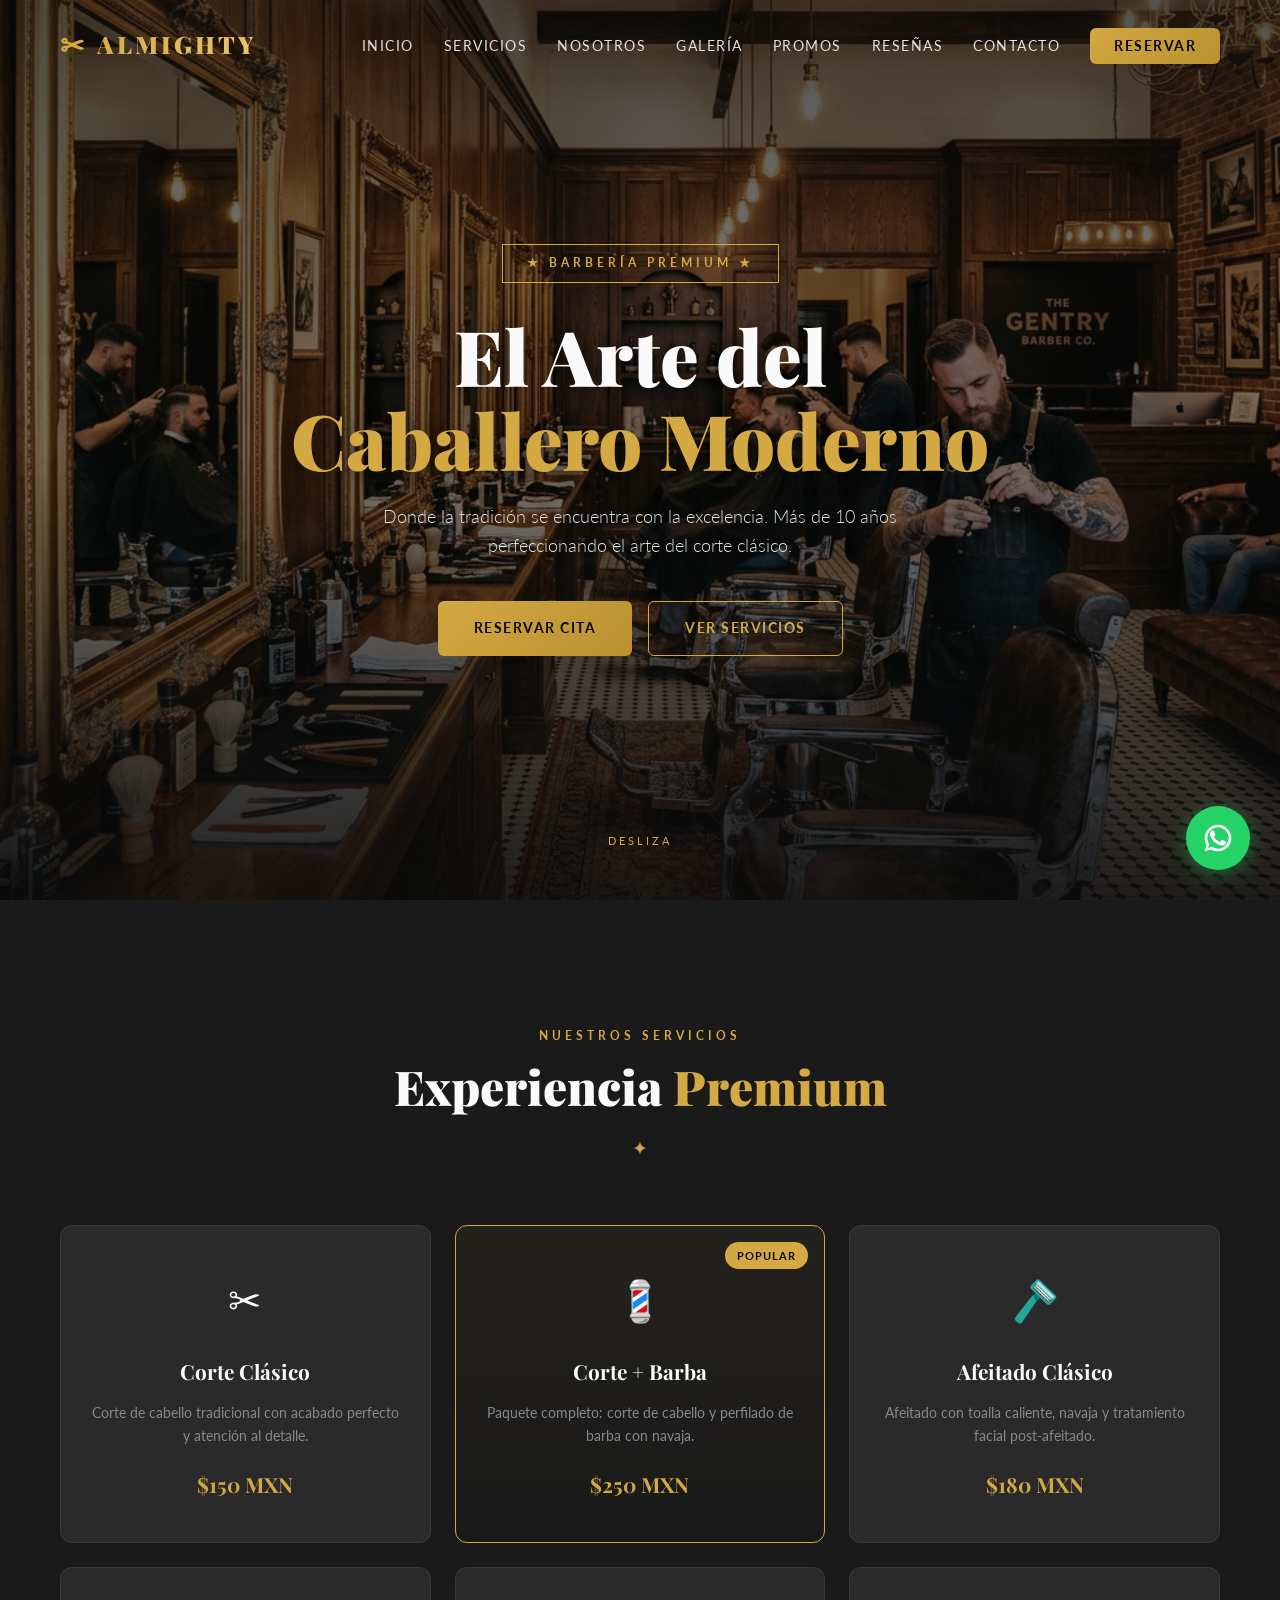
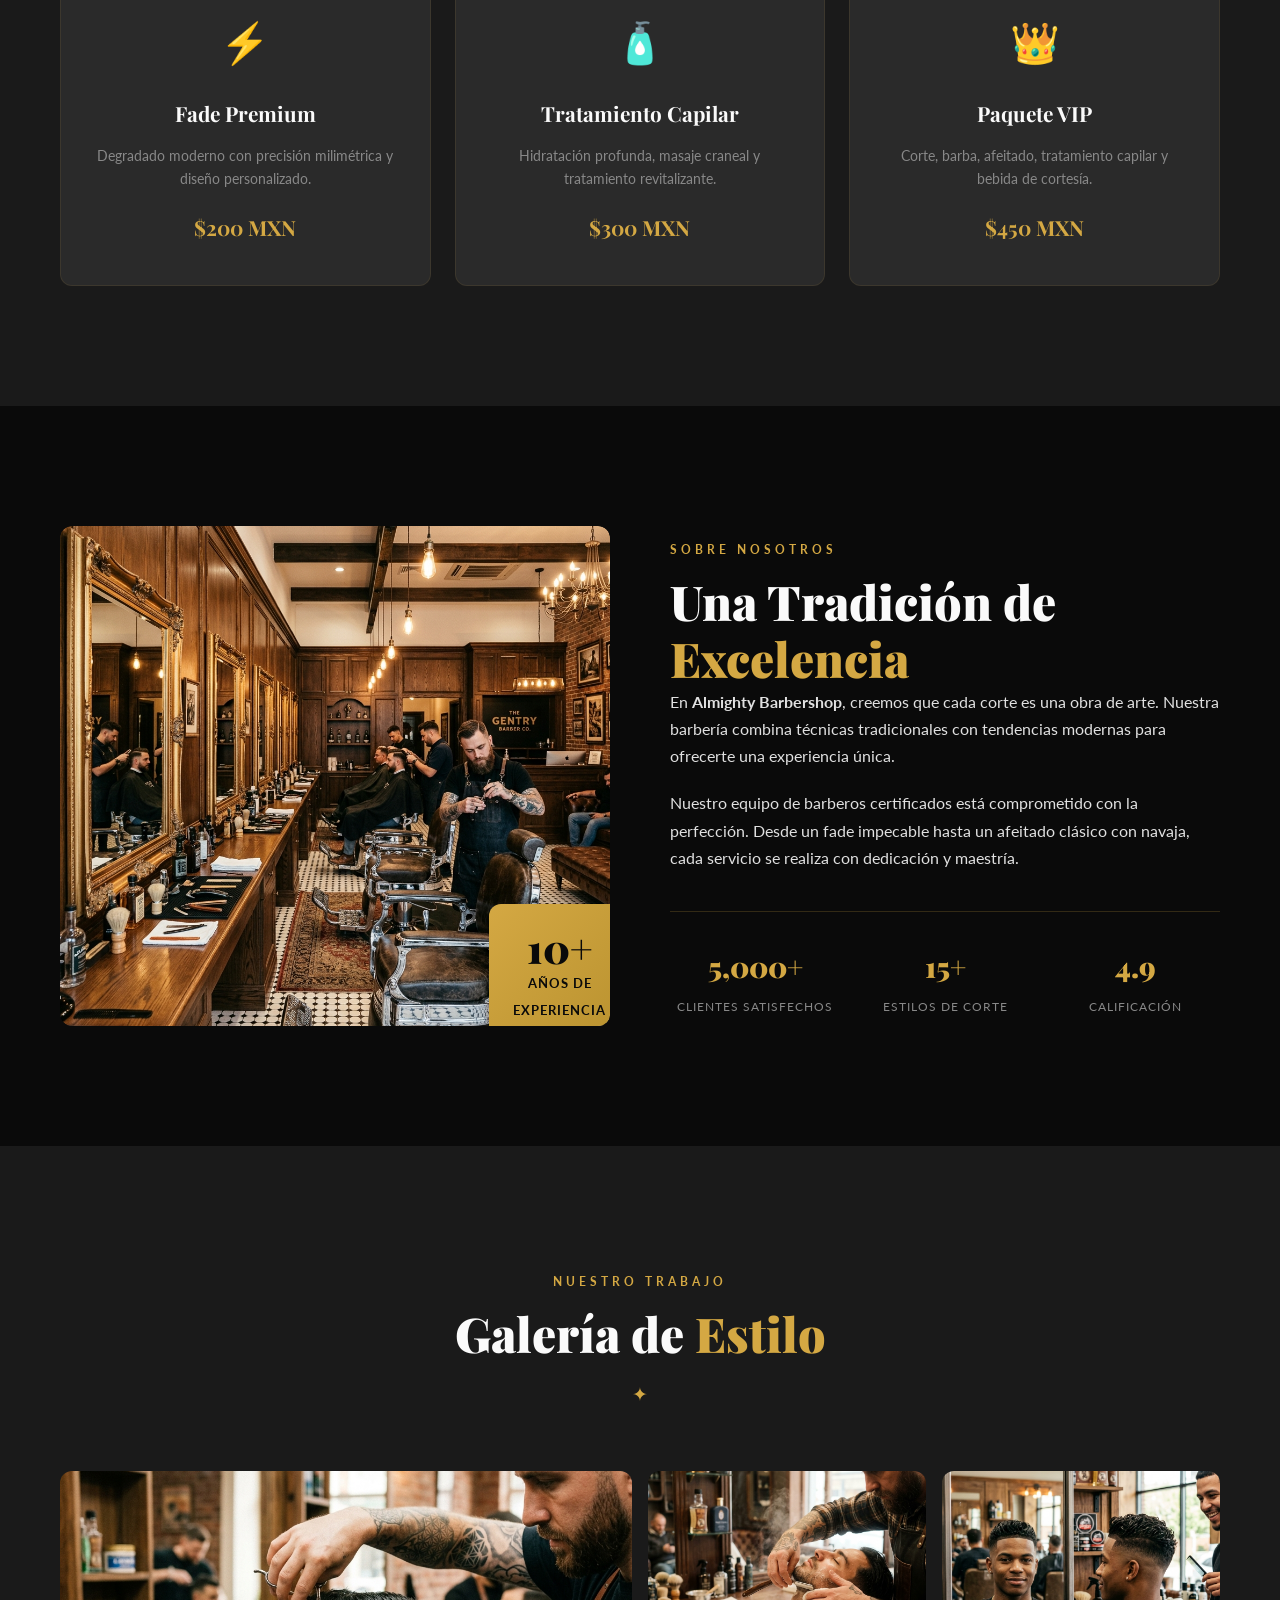
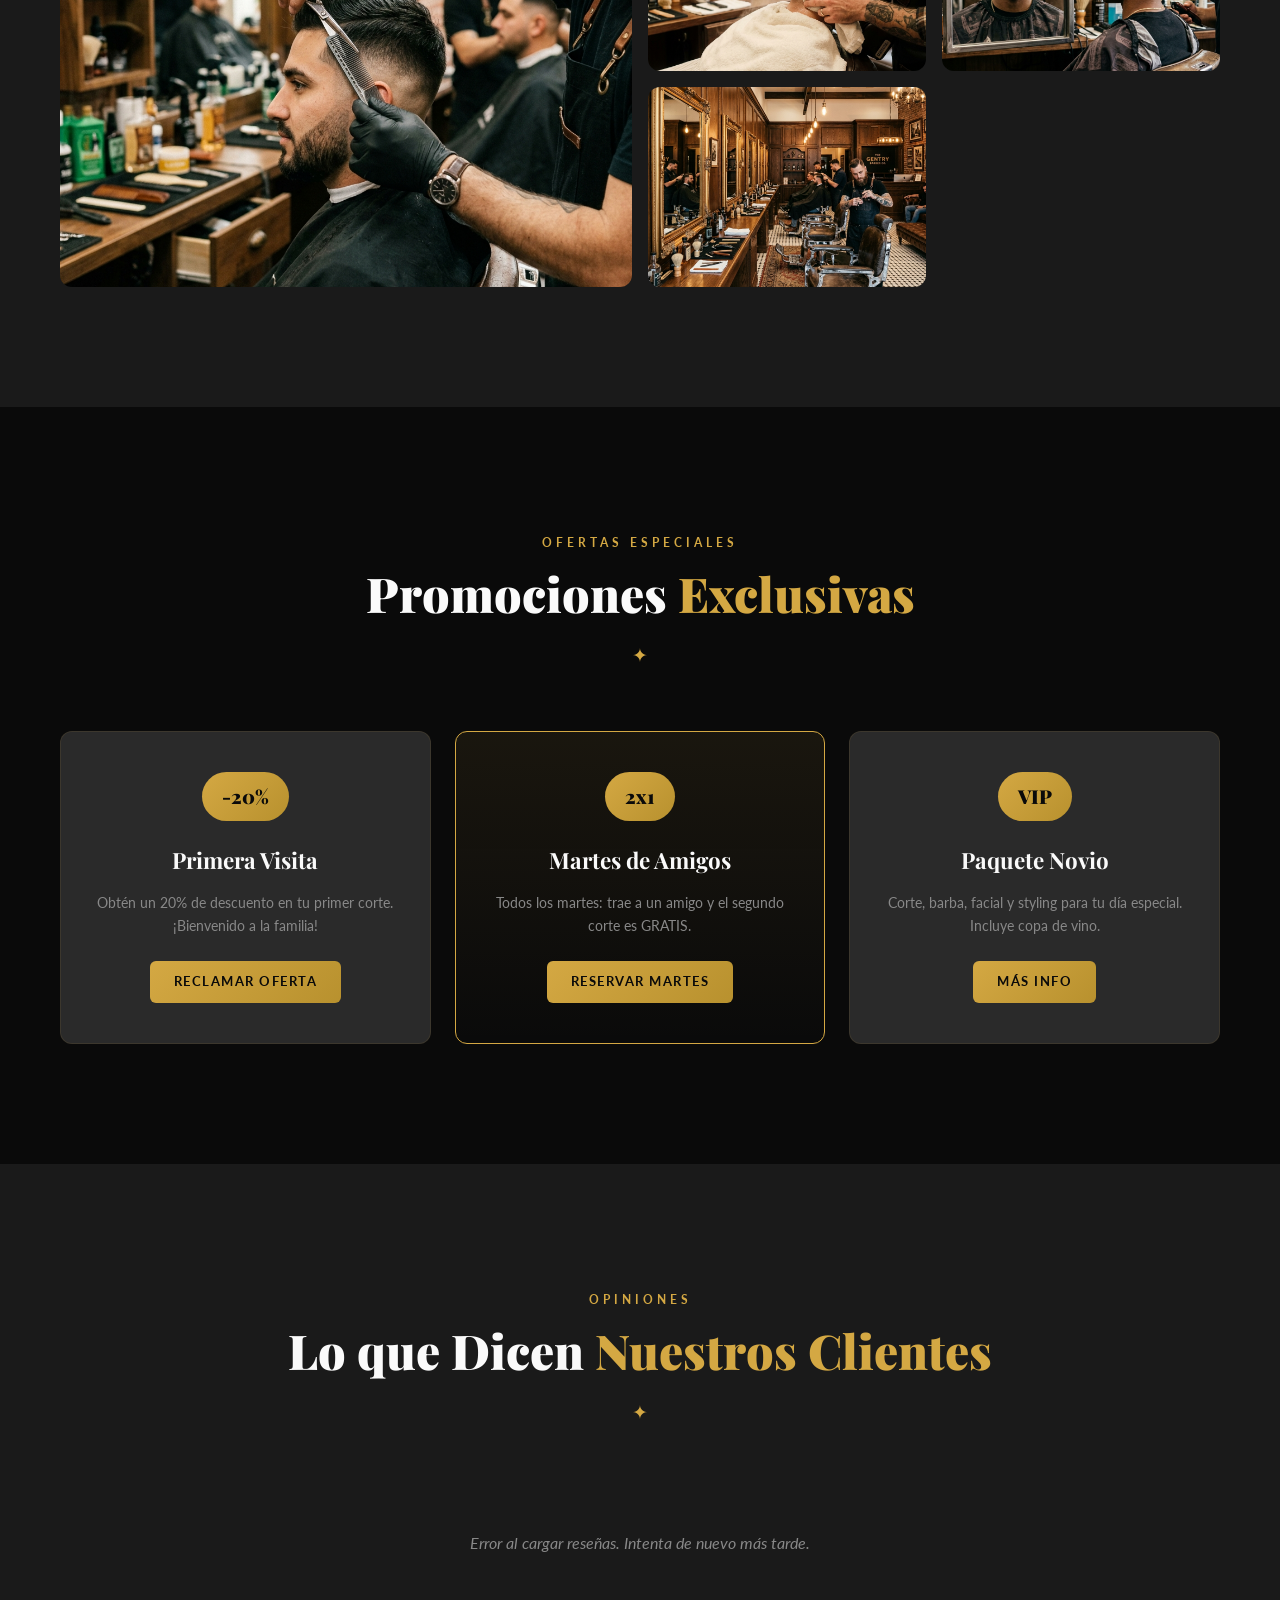
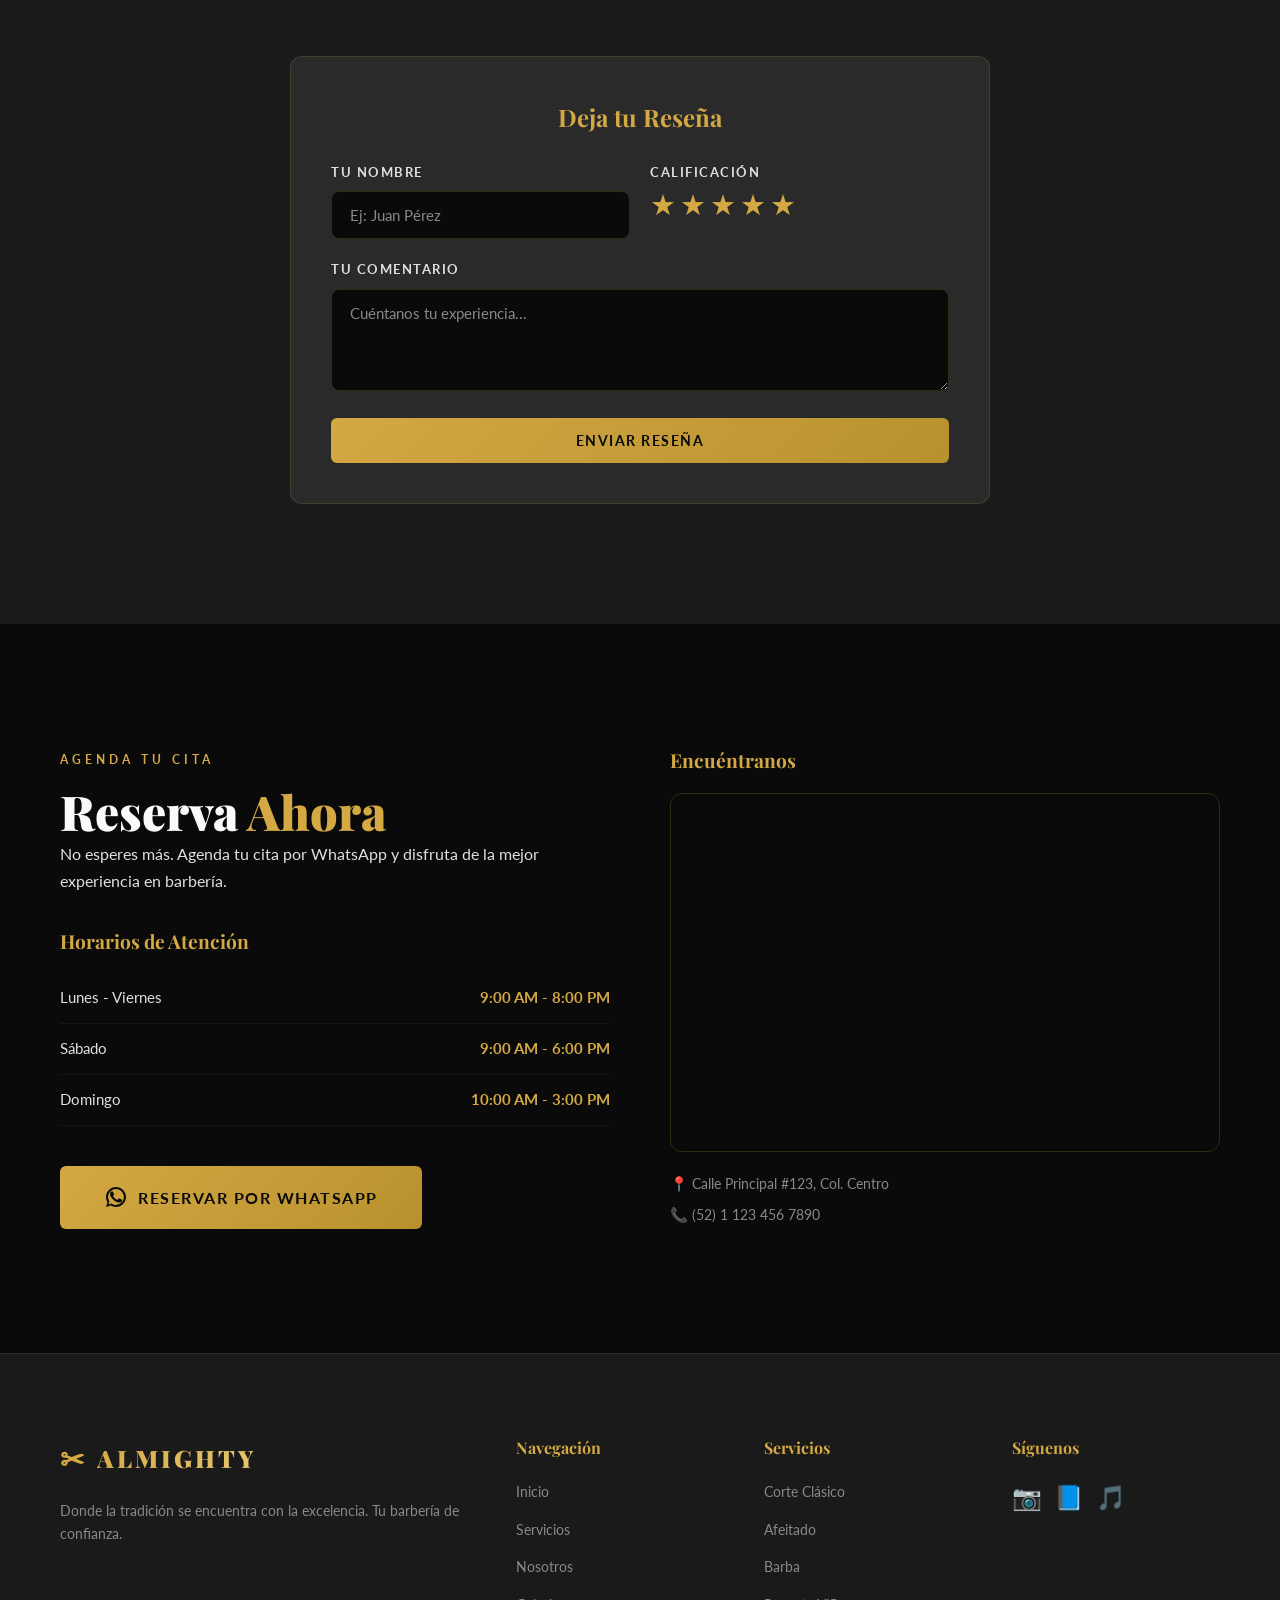
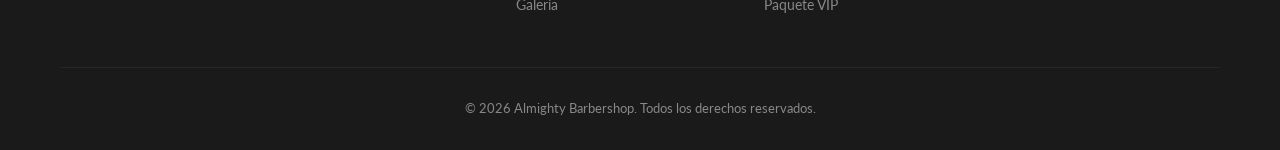
==== propuesta1/index.html @ 184a338b "feat: 3 propuestas de landing page para barbería - clásica, moderna y urbana" ====
<!DOCTYPE html>
<html lang="es">
<head>
    <meta charset="UTF-8">
    <meta name="viewport" content="width=device-width, initial-scale=1.0">
    <meta name="description" content="Almighty Barbershop - La barbería clásica con estilo premium. Cortes de cabello, afeitados y grooming de lujo. Reserva tu cita ahora.">
    <meta name="keywords" content="barbería, cortes de cabello, afeitado, grooming, barbershop, citas">
    <meta name="author" content="Almighty Barbershop">
    <meta property="og:title" content="Almighty Barbershop - Estilo Clásico Premium">
    <meta property="og:description" content="Experimenta el arte del barbero. Cortes clásicos, afeitados premium y un ambiente de lujo.">
    <meta property="og:type" content="website">
    <title>Almighty Barbershop | Estilo Clásico & Elegante</title>
    <link rel="preconnect" href="https://fonts.googleapis.com">
    <link rel="preconnect" href="https://fonts.gstatic.com" crossorigin>
    <link href="https://fonts.googleapis.com/css2?family=Playfair+Display:ital,wght@0,400;0,700;0,900;1,400&family=Lato:wght@300;400;700&display=swap" rel="stylesheet">
    <link rel="stylesheet" href="classic.css">
</head>
<body>
    <!-- ========== NAVEGACIÓN ========== -->
    <nav class="navbar" id="navbar">
        <div class="container nav-container">
            <a href="#" class="logo">
                <span class="logo-icon">✂</span>
                <span class="logo-text">ALMIGHTY</span>
            </a>
            <button class="nav-toggle" id="navToggle" aria-label="Menú">
                <span></span><span></span><span></span>
            </button>
            <ul class="nav-links" id="navLinks">
                <li><a href="#inicio">Inicio</a></li>
                <li><a href="#servicios">Servicios</a></li>
                <li><a href="#nosotros">Nosotros</a></li>
                <li><a href="#galeria">Galería</a></li>
                <li><a href="#promociones">Promos</a></li>
                <li><a href="#resenas">Reseñas</a></li>
                <li><a href="#contacto">Contacto</a></li>
                <li><a href="#reservar" class="nav-cta">Reservar</a></li>
            </ul>
        </div>
    </nav>

    <!-- ========== HERO ========== -->
    <header class="hero" id="inicio">
        <div class="hero-overlay"></div>
        <div class="hero-content">
            <div class="hero-badge">★ BARBERÍA PREMIUM ★</div>
            <h1 class="hero-title">El Arte del<br><span class="gold">Caballero Moderno</span></h1>
            <p class="hero-subtitle">Donde la tradición se encuentra con la excelencia. Más de 10 años perfeccionando el arte del corte clásico.</p>
            <div class="hero-actions">
                <a href="#reservar" class="btn btn-gold">Reservar Cita</a>
                <a href="#servicios" class="btn btn-outline">Ver Servicios</a>
            </div>
        </div>
        <div class="hero-scroll">
            <span>Desliza</span>
            <div class="scroll-line"></div>
        </div>
    </header>

    <!-- ========== SERVICIOS ========== -->
    <section class="services" id="servicios">
        <div class="container">
            <div class="section-header">
                <span class="section-tag">Nuestros Servicios</span>
                <h2 class="section-title">Experiencia <span class="gold">Premium</span></h2>
                <div class="title-ornament">✦</div>
            </div>
            <div class="services-grid">
                <div class="service-card">
                    <div class="service-icon">✂</div>
                    <h3>Corte Clásico</h3>
                    <p>Corte de cabello tradicional con acabado perfecto y atención al detalle.</p>
                    <span class="service-price">$150 MXN</span>
                </div>
                <div class="service-card featured">
                    <div class="service-badge">Popular</div>
                    <div class="service-icon">💈</div>
                    <h3>Corte + Barba</h3>
                    <p>Paquete completo: corte de cabello y perfilado de barba con navaja.</p>
                    <span class="service-price">$250 MXN</span>
                </div>
                <div class="service-card">
                    <div class="service-icon">🪒</div>
                    <h3>Afeitado Clásico</h3>
                    <p>Afeitado con toalla caliente, navaja y tratamiento facial post-afeitado.</p>
                    <span class="service-price">$180 MXN</span>
                </div>
                <div class="service-card">
                    <div class="service-icon">⚡</div>
                    <h3>Fade Premium</h3>
                    <p>Degradado moderno con precisión milimétrica y diseño personalizado.</p>
                    <span class="service-price">$200 MXN</span>
                </div>
                <div class="service-card">
                    <div class="service-icon">🧴</div>
                    <h3>Tratamiento Capilar</h3>
                    <p>Hidratación profunda, masaje craneal y tratamiento revitalizante.</p>
                    <span class="service-price">$300 MXN</span>
                </div>
                <div class="service-card">
                    <div class="service-icon">👑</div>
                    <h3>Paquete VIP</h3>
                    <p>Corte, barba, afeitado, tratamiento capilar y bebida de cortesía.</p>
                    <span class="service-price">$450 MXN</span>
                </div>
            </div>
        </div>
    </section>

    <!-- ========== SOBRE NOSOTROS ========== -->
    <section class="about" id="nosotros">
        <div class="container about-grid">
            <div class="about-image">
                <img src="../assets/img/hero-classic.png" alt="Interior de Almighty Barbershop" loading="lazy">
                <div class="about-experience">
                    <span class="exp-number">10+</span>
                    <span class="exp-text">Años de<br>Experiencia</span>
                </div>
            </div>
            <div class="about-content">
                <span class="section-tag">Sobre Nosotros</span>
                <h2 class="section-title">Una Tradición de <span class="gold">Excelencia</span></h2>
                <p>En <strong>Almighty Barbershop</strong>, creemos que cada corte es una obra de arte. Nuestra barbería combina técnicas tradicionales con tendencias modernas para ofrecerte una experiencia única.</p>
                <p>Nuestro equipo de barberos certificados está comprometido con la perfección. Desde un fade impecable hasta un afeitado clásico con navaja, cada servicio se realiza con dedicación y maestría.</p>
                <div class="about-stats">
                    <div class="stat">
                        <span class="stat-number">5,000+</span>
                        <span class="stat-label">Clientes Satisfechos</span>
                    </div>
                    <div class="stat">
                        <span class="stat-number">15+</span>
                        <span class="stat-label">Estilos de Corte</span>
                    </div>
                    <div class="stat">
                        <span class="stat-number">4.9</span>
                        <span class="stat-label">Calificación</span>
                    </div>
                </div>
            </div>
        </div>
    </section>

    <!-- ========== GALERÍA ========== -->
    <section class="gallery" id="galeria">
        <div class="container">
            <div class="section-header">
                <span class="section-tag">Nuestro Trabajo</span>
                <h2 class="section-title">Galería de <span class="gold">Estilo</span></h2>
                <div class="title-ornament">✦</div>
            </div>
            <div class="gallery-grid">
                <div class="gallery-item large">
                    <img src="../assets/img/service-1.png" alt="Corte clásico en progreso" loading="lazy">
                    <div class="gallery-overlay">
                        <span>Corte Clásico</span>
                    </div>
                </div>
                <div class="gallery-item">
                    <img src="../assets/img/service-2.png" alt="Afeitado con navaja" loading="lazy">
                    <div class="gallery-overlay">
                        <span>Afeitado Premium</span>
                    </div>
                </div>
                <div class="gallery-item">
                    <img src="../assets/img/service-3.png" alt="Resultado de fade moderno" loading="lazy">
                    <div class="gallery-overlay">
                        <span>Fade Moderno</span>
                    </div>
                </div>
                <div class="gallery-item">
                    <img src="../assets/img/hero-classic.png" alt="Interior de la barbería" loading="lazy">
                    <div class="gallery-overlay">
                        <span>Nuestro Espacio</span>
                    </div>
                </div>
            </div>
        </div>
    </section>

    <!-- ========== PROMOCIONES ========== -->
    <section class="promotions" id="promociones">
        <div class="container">
            <div class="section-header">
                <span class="section-tag">Ofertas Especiales</span>
                <h2 class="section-title">Promociones <span class="gold">Exclusivas</span></h2>
                <div class="title-ornament">✦</div>
            </div>
            <div class="promo-grid">
                <div class="promo-card">
                    <div class="promo-badge">-20%</div>
                    <h3>Primera Visita</h3>
                    <p>Obtén un 20% de descuento en tu primer corte. ¡Bienvenido a la familia!</p>
                    <a href="https://wa.me/5211234567890?text=Hola,%20quiero%20agendar%20una%20cita%20con%20el%20descuento%20de%20primera%20visita" class="btn btn-gold btn-sm">Reclamar Oferta</a>
                </div>
                <div class="promo-card highlight">
                    <div class="promo-badge">2x1</div>
                    <h3>Martes de Amigos</h3>
                    <p>Todos los martes: trae a un amigo y el segundo corte es GRATIS.</p>
                    <a href="https://wa.me/5211234567890?text=Hola,%20quiero%20agendar%20para%20el%20martes%20de%20amigos" class="btn btn-gold btn-sm">Reservar Martes</a>
                </div>
                <div class="promo-card">
                    <div class="promo-badge">VIP</div>
                    <h3>Paquete Novio</h3>
                    <p>Corte, barba, facial y styling para tu día especial. Incluye copa de vino.</p>
                    <a href="https://wa.me/5211234567890?text=Hola,%20quiero%20información%20del%20paquete%20novio" class="btn btn-gold btn-sm">Más Info</a>
                </div>
            </div>
        </div>
    </section>

    <!-- ========== RESEÑAS ========== -->
    <section class="reviews-section" id="resenas">
        <div class="container">
            <div class="section-header">
                <span class="section-tag">Opiniones</span>
                <h2 class="section-title">Lo que Dicen <span class="gold">Nuestros Clientes</span></h2>
                <div class="title-ornament">✦</div>
            </div>

            <!-- Contenedor de reseñas cargadas desde Google Sheets -->
            <div class="reviews-container" id="reviewsContainer">
                <!-- Las reseñas se cargan dinámicamente via fetch GET -->
            </div>

            <!-- Formulario para nueva reseña -->
            <div class="review-form-wrapper">
                <h3>Deja tu Reseña</h3>
                <form id="reviewForm" class="review-form">
                    <div class="form-row">
                        <div class="form-group">
                            <label for="reviewNombre">Tu Nombre</label>
                            <input type="text" id="reviewNombre" name="nombre" placeholder="Ej: Juan Pérez" required>
                        </div>
                        <div class="form-group">
                            <label>Calificación</label>
                            <div class="star-rating" id="starRating">
                                <input type="hidden" name="calificacion" value="5">
                                <button type="button" class="star-btn active" data-value="1">★</button>
                                <button type="button" class="star-btn active" data-value="2">★</button>
                                <button type="button" class="star-btn active" data-value="3">★</button>
                                <button type="button" class="star-btn active" data-value="4">★</button>
                                <button type="button" class="star-btn active" data-value="5">★</button>
                            </div>
                        </div>
                    </div>
                    <div class="form-group">
                        <label for="reviewComentario">Tu Comentario</label>
                        <textarea id="reviewComentario" name="comentario" rows="4" placeholder="Cuéntanos tu experiencia..." required></textarea>
                    </div>
                    <button type="submit" class="btn btn-gold">Enviar Reseña</button>
                </form>
            </div>
        </div>
    </section>

    <!-- ========== HORARIOS Y RESERVAR ========== -->
    <section class="booking" id="reservar">
        <div class="container booking-grid">
            <div class="booking-info">
                <span class="section-tag">Agenda Tu Cita</span>
                <h2 class="section-title">Reserva <span class="gold">Ahora</span></h2>
                <p>No esperes más. Agenda tu cita por WhatsApp y disfruta de la mejor experiencia en barbería.</p>
                
                <div class="schedule">
                    <h3>Horarios de Atención</h3>
                    <ul class="schedule-list">
                        <li><span>Lunes - Viernes</span><span>9:00 AM - 8:00 PM</span></li>
                        <li><span>Sábado</span><span>9:00 AM - 6:00 PM</span></li>
                        <li><span>Domingo</span><span>10:00 AM - 3:00 PM</span></li>
                    </ul>
                </div>

                <a href="https://wa.me/5211234567890?text=Hola,%20quiero%20agendar%20una%20cita" class="btn btn-gold btn-lg" id="btnReservar">
                    <svg width="24" height="24" viewBox="0 0 24 24" fill="currentColor"><path d="M17.472 14.382c-.297-.149-1.758-.867-2.03-.967-.273-.099-.471-.148-.67.15-.197.297-.767.966-.94 1.164-.173.199-.347.223-.644.075-.297-.15-1.255-.463-2.39-1.475-.883-.788-1.48-1.761-1.653-2.059-.173-.297-.018-.458.13-.606.134-.133.298-.347.446-.52.149-.174.198-.298.298-.497.099-.198.05-.371-.025-.52-.075-.149-.669-1.612-.916-2.207-.242-.579-.487-.5-.669-.51-.173-.008-.371-.01-.57-.01-.198 0-.52.074-.792.372-.272.297-1.04 1.016-1.04 2.479 0 1.462 1.065 2.875 1.213 3.074.149.198 2.096 3.2 5.077 4.487.709.306 1.262.489 1.694.625.712.227 1.36.195 1.871.118.571-.085 1.758-.719 2.006-1.413.248-.694.248-1.289.173-1.413-.074-.124-.272-.198-.57-.347z"/><path d="M12 2C6.477 2 2 6.477 2 12c0 1.89.525 3.66 1.438 5.168L2 22l4.832-1.438A9.955 9.955 0 0012 22c5.523 0 10-4.477 10-10S17.523 2 12 2zm0 18a8 8 0 01-4.29-1.243l-.307-.185-2.871.853.853-2.871-.185-.307A8 8 0 1112 20z"/></svg>
                    Reservar por WhatsApp
                </a>
            </div>
            <div class="booking-map">
                <h3>Encuéntranos</h3>
                <div class="map-wrapper">
                    <iframe 
                        src="https://www.google.com/maps/embed?pb=!1m18!1m12!1m3!1d3763.2097!2d-99.1332!3d19.4326!2m3!1f0!2f0!3f0!3m2!1i1024!2i768!4f13.1!3m3!1m2!1s0x0%3A0x0!2zMTnCsDI1JzU3LjQiTiA5OcKwMDcnNTkuNSJX!5e0!3m2!1ses!2smx!4v1" 
                        width="100%" 
                        height="350" 
                        style="border:0; border-radius: 12px;" 
                        allowfullscreen="" 
                        loading="lazy" 
                        referrerpolicy="no-referrer-when-downgrade"
                        title="Ubicación de Almighty Barbershop">
                    </iframe>
                </div>
                <div class="address">
                    <p>📍 Calle Principal #123, Col. Centro</p>
                    <p>📞 (52) 1 123 456 7890</p>
                </div>
            </div>
        </div>
    </section>

    <!-- ========== FOOTER ========== -->
    <footer class="footer" id="contacto">
        <div class="container">
            <div class="footer-grid">
                <div class="footer-brand">
                    <a href="#" class="logo">
                        <span class="logo-icon">✂</span>
                        <span class="logo-text">ALMIGHTY</span>
                    </a>
                    <p>Donde la tradición se encuentra con la excelencia. Tu barbería de confianza.</p>
                </div>
                <div class="footer-links">
                    <h4>Navegación</h4>
                    <ul>
                        <li><a href="#inicio">Inicio</a></li>
                        <li><a href="#servicios">Servicios</a></li>
                        <li><a href="#nosotros">Nosotros</a></li>
                        <li><a href="#galeria">Galería</a></li>
                    </ul>
                </div>
                <div class="footer-links">
                    <h4>Servicios</h4>
                    <ul>
                        <li><a href="#servicios">Corte Clásico</a></li>
                        <li><a href="#servicios">Afeitado</a></li>
                        <li><a href="#servicios">Barba</a></li>
                        <li><a href="#servicios">Paquete VIP</a></li>
                    </ul>
                </div>
                <div class="footer-social">
                    <h4>Síguenos</h4>
                    <div class="social-links">
                        <a href="#" aria-label="Instagram">📷</a>
                        <a href="#" aria-label="Facebook">📘</a>
                        <a href="#" aria-label="TikTok">🎵</a>
                    </div>
                </div>
            </div>
            <div class="footer-bottom">
                <p>&copy; 2026 Almighty Barbershop. Todos los derechos reservados.</p>
            </div>
        </div>
    </footer>

    <!-- ========== BOTÓN FLOTANTE DE WHATSAPP ========== -->
    <a href="https://wa.me/5211234567890?text=Hola,%20quiero%20agendar%20una%20cita" 
       class="whatsapp-float" 
       target="_blank" 
       rel="noopener noreferrer"
       aria-label="Contactar por WhatsApp"
       id="whatsappFloat">
        <svg viewBox="0 0 24 24" width="32" height="32" fill="#fff">
            <path d="M17.472 14.382c-.297-.149-1.758-.867-2.03-.967-.273-.099-.471-.148-.67.15-.197.297-.767.966-.94 1.164-.173.199-.347.223-.644.075-.297-.15-1.255-.463-2.39-1.475-.883-.788-1.48-1.761-1.653-2.059-.173-.297-.018-.458.13-.606.134-.133.298-.347.446-.52.149-.174.198-.298.298-.497.099-.198.05-.371-.025-.52-.075-.149-.669-1.612-.916-2.207-.242-.579-.487-.5-.669-.51-.173-.008-.371-.01-.57-.01-.198 0-.52.074-.792.372-.272.297-1.04 1.016-1.04 2.479 0 1.462 1.065 2.875 1.213 3.074.149.198 2.096 3.2 5.077 4.487.709.306 1.262.489 1.694.625.712.227 1.36.195 1.871.118.571-.085 1.758-.719 2.006-1.413.248-.694.248-1.289.173-1.413-.074-.124-.272-.198-.57-.347z"/>
            <path d="M12 2C6.477 2 2 6.477 2 12c0 1.89.525 3.66 1.438 5.168L2 22l4.832-1.438A9.955 9.955 0 0012 22c5.523 0 10-4.477 10-10S17.523 2 12 2zm0 18a8 8 0 01-4.29-1.243l-.307-.185-2.871.853.853-2.871-.185-.307A8 8 0 1112 20z"/>
        </svg>
        <span class="whatsapp-tooltip">¡Agenda tu cita!</span>
    </a>

    <script type="module" src="app-classic.js"></script>
</body>
</html>
---- propuesta1/classic.css ----
/* =====================================================
   PROPUESTA 1: ESTILO CLÁSICO / ELEGANTE
   Colores: negro, dorado, blanco
   Tipografía: Playfair Display + Lato
   ===================================================== */

/* ========== VARIABLES & RESET ========== */
:root {
    --gold: #D4A843;
    --gold-light: #E8C872;
    --gold-dark: #B8912E;
    --black: #0A0A0A;
    --black-light: #1A1A1A;
    --black-medium: #2A2A2A;
    --white: #FAFAFA;
    --white-dim: #E0E0E0;
    --gray: #888888;
    --font-heading: 'Playfair Display', Georgia, serif;
    --font-body: 'Lato', 'Segoe UI', sans-serif;
    --transition: all 0.3s cubic-bezier(0.4, 0, 0.2, 1);
    --shadow: 0 10px 40px rgba(0, 0, 0, 0.3);
    --shadow-gold: 0 5px 30px rgba(212, 168, 67, 0.2);
    --radius: 12px;
}

*, *::before, *::after {
    margin: 0;
    padding: 0;
    box-sizing: border-box;
}

html {
    scroll-behavior: smooth;
    font-size: 16px;
}

body {
    font-family: var(--font-body);
    background-color: var(--black);
    color: var(--white);
    line-height: 1.7;
    overflow-x: hidden;
}

img {
    max-width: 100%;
    height: auto;
    display: block;
}

a {
    text-decoration: none;
    color: inherit;
}

.container {
    max-width: 1200px;
    margin: 0 auto;
    padding: 0 20px;
}

.gold {
    color: var(--gold);
}

/* ========== ANIMACIONES ========== */
@keyframes fadeInUp {
    from { opacity: 0; transform: translateY(30px); }
    to { opacity: 1; transform: translateY(0); }
}

@keyframes fadeIn {
    from { opacity: 0; }
    to { opacity: 1; }
}

@keyframes slideDown {
    from { opacity: 0; transform: translateY(-20px); }
    to { opacity: 1; transform: translateY(0); }
}

@keyframes pulse {
    0%, 100% { transform: scale(1); }
    50% { transform: scale(1.05); }
}

@keyframes float {
    0%, 100% { transform: translateY(0); }
    50% { transform: translateY(-10px); }
}

@keyframes scrollIndicator {
    0% { height: 0; opacity: 0; }
    50% { opacity: 1; }
    100% { height: 60px; opacity: 0; }
}

@keyframes shimmer {
    0% { background-position: -200% center; }
    100% { background-position: 200% center; }
}

.fade-in-up {
    animation: fadeInUp 0.6s ease forwards;
    opacity: 0;
}

/* ========== NAVEGACIÓN ========== */
.navbar {
    position: fixed;
    top: 0;
    left: 0;
    right: 0;
    z-index: 1000;
    padding: 20px 0;
    transition: var(--transition);
    background: transparent;
}

.navbar.scrolled {
    background: rgba(10, 10, 10, 0.95);
    backdrop-filter: blur(20px);
    padding: 12px 0;
    box-shadow: 0 2px 20px rgba(0, 0, 0, 0.5);
}

.nav-container {
    display: flex;
    align-items: center;
    justify-content: space-between;
}

.logo {
    display: flex;
    align-items: center;
    gap: 10px;
    font-family: var(--font-heading);
    font-size: 1.5rem;
    font-weight: 900;
    letter-spacing: 3px;
}

.logo-icon {
    font-size: 1.8rem;
    color: var(--gold);
}

.logo-text {
    background: linear-gradient(135deg, var(--gold), var(--gold-light));
    -webkit-background-clip: text;
    -webkit-text-fill-color: transparent;
    background-clip: text;
}

.nav-links {
    display: flex;
    align-items: center;
    list-style: none;
    gap: 30px;
}

.nav-links a {
    font-size: 0.85rem;
    font-weight: 400;
    letter-spacing: 1.5px;
    text-transform: uppercase;
    color: var(--white-dim);
    transition: var(--transition);
    position: relative;
}

.nav-links a::after {
    content: '';
    position: absolute;
    bottom: -5px;
    left: 0;
    width: 0;
    height: 1px;
    background: var(--gold);
    transition: var(--transition);
}

.nav-links a:hover {
    color: var(--gold);
}

.nav-links a:hover::after {
    width: 100%;
}

.nav-cta {
    background: linear-gradient(135deg, var(--gold), var(--gold-dark));
    color: var(--black) !important;
    padding: 10px 24px !important;
    border-radius: 6px;
    font-weight: 700 !important;
    -webkit-text-fill-color: var(--black) !important;
}

.nav-cta::after {
    display: none !important;
}

.nav-cta:hover {
    transform: translateY(-2px);
    box-shadow: var(--shadow-gold);
}

.nav-toggle {
    display: none;
    flex-direction: column;
    gap: 5px;
    background: none;
    border: none;
    cursor: pointer;
    padding: 5px;
}

.nav-toggle span {
    width: 25px;
    height: 2px;
    background: var(--gold);
    transition: var(--transition);
}

/* ========== HERO ========== */
.hero {
    position: relative;
    min-height: 100vh;
    display: flex;
    align-items: center;
    justify-content: center;
    text-align: center;
    background: url('../assets/img/hero-classic.png') center/cover no-repeat;
}

.hero-overlay {
    position: absolute;
    inset: 0;
    background: linear-gradient(
        180deg,
        rgba(10, 10, 10, 0.7) 0%,
        rgba(10, 10, 10, 0.5) 50%,
        rgba(10, 10, 10, 0.9) 100%
    );
}

.hero-content {
    position: relative;
    z-index: 2;
    animation: fadeInUp 1s ease;
}

.hero-badge {
    display: inline-block;
    padding: 8px 24px;
    border: 1px solid var(--gold);
    color: var(--gold);
    font-size: 0.75rem;
    letter-spacing: 4px;
    margin-bottom: 30px;
    font-weight: 700;
}

.hero-title {
    font-family: var(--font-heading);
    font-size: clamp(2.5rem, 6vw, 5rem);
    font-weight: 900;
    line-height: 1.1;
    margin-bottom: 20px;
    text-shadow: 0 4px 20px rgba(0, 0, 0, 0.5);
}

.hero-subtitle {
    font-size: 1.1rem;
    color: var(--white-dim);
    max-width: 550px;
    margin: 0 auto 40px;
    font-weight: 300;
}

.hero-actions {
    display: flex;
    gap: 16px;
    justify-content: center;
    flex-wrap: wrap;
}

.hero-scroll {
    position: absolute;
    bottom: 40px;
    left: 50%;
    transform: translateX(-50%);
    display: flex;
    flex-direction: column;
    align-items: center;
    gap: 10px;
    color: var(--gold);
    font-size: 0.7rem;
    letter-spacing: 3px;
    text-transform: uppercase;
    z-index: 2;
}

.scroll-line {
    width: 1px;
    background: var(--gold);
    animation: scrollIndicator 2s ease infinite;
}

/* ========== BOTONES ========== */
.btn {
    display: inline-flex;
    align-items: center;
    gap: 10px;
    padding: 14px 36px;
    font-size: 0.9rem;
    font-weight: 700;
    letter-spacing: 1.5px;
    text-transform: uppercase;
    border: none;
    border-radius: 6px;
    cursor: pointer;
    transition: var(--transition);
    font-family: var(--font-body);
}

.btn-gold {
    background: linear-gradient(135deg, var(--gold), var(--gold-dark));
    color: var(--black);
}

.btn-gold:hover {
    transform: translateY(-3px);
    box-shadow: var(--shadow-gold);
}

.btn-outline {
    background: transparent;
    color: var(--gold);
    border: 1px solid var(--gold);
}

.btn-outline:hover {
    background: var(--gold);
    color: var(--black);
    transform: translateY(-3px);
}

.btn-sm {
    padding: 10px 24px;
    font-size: 0.8rem;
}

.btn-lg {
    padding: 18px 44px;
    font-size: 1rem;
}

/* ========== SECCIONES (general) ========== */
.section-header {
    text-align: center;
    margin-bottom: 60px;
}

.section-tag {
    display: inline-block;
    color: var(--gold);
    font-size: 0.75rem;
    font-weight: 700;
    letter-spacing: 4px;
    text-transform: uppercase;
    margin-bottom: 12px;
}

.section-title {
    font-family: var(--font-heading);
    font-size: clamp(2rem, 4vw, 3rem);
    font-weight: 900;
    line-height: 1.2;
}

.title-ornament {
    color: var(--gold);
    font-size: 1.2rem;
    margin-top: 16px;
}

/* ========== SERVICIOS ========== */
.services {
    padding: 120px 0;
    background: var(--black-light);
}

.services-grid {
    display: grid;
    grid-template-columns: repeat(auto-fit, minmax(320px, 1fr));
    gap: 24px;
}

.service-card {
    background: var(--black-medium);
    border: 1px solid rgba(212, 168, 67, 0.1);
    border-radius: var(--radius);
    padding: 40px 30px;
    text-align: center;
    transition: var(--transition);
    position: relative;
    overflow: hidden;
}

.service-card::before {
    content: '';
    position: absolute;
    top: 0;
    left: 0;
    right: 0;
    height: 3px;
    background: linear-gradient(90deg, transparent, var(--gold), transparent);
    opacity: 0;
    transition: var(--transition);
}

.service-card:hover {
    transform: translateY(-8px);
    border-color: rgba(212, 168, 67, 0.3);
    box-shadow: var(--shadow);
}

.service-card:hover::before {
    opacity: 1;
}

.service-card.featured {
    border-color: var(--gold);
    background: linear-gradient(180deg, rgba(212, 168, 67, 0.05), transparent);
}

.service-badge {
    position: absolute;
    top: 16px;
    right: 16px;
    background: var(--gold);
    color: var(--black);
    padding: 4px 12px;
    border-radius: 20px;
    font-size: 0.7rem;
    font-weight: 700;
    text-transform: uppercase;
    letter-spacing: 1px;
}

.service-icon {
    font-size: 2.5rem;
    margin-bottom: 20px;
}

.service-card h3 {
    font-family: var(--font-heading);
    font-size: 1.3rem;
    margin-bottom: 12px;
    color: var(--white);
}

.service-card p {
    color: var(--gray);
    font-size: 0.9rem;
    margin-bottom: 20px;
    line-height: 1.6;
}

.service-price {
    display: inline-block;
    color: var(--gold);
    font-size: 1.3rem;
    font-weight: 700;
    font-family: var(--font-heading);
}

/* ========== SOBRE NOSOTROS ========== */
.about {
    padding: 120px 0;
    background: var(--black);
}

.about-grid {
    display: grid;
    grid-template-columns: 1fr 1fr;
    gap: 60px;
    align-items: center;
}

.about-image {
    position: relative;
    border-radius: var(--radius);
    overflow: hidden;
}

.about-image img {
    width: 100%;
    height: 500px;
    object-fit: cover;
    border-radius: var(--radius);
}

.about-experience {
    position: absolute;
    bottom: -20px;
    right: -20px;
    background: linear-gradient(135deg, var(--gold), var(--gold-dark));
    color: var(--black);
    padding: 24px;
    border-radius: var(--radius);
    text-align: center;
    box-shadow: var(--shadow);
}

.exp-number {
    display: block;
    font-family: var(--font-heading);
    font-size: 2.5rem;
    font-weight: 900;
    line-height: 1;
}

.exp-text {
    font-size: 0.8rem;
    font-weight: 700;
    text-transform: uppercase;
    letter-spacing: 1px;
}

.about-content p {
    color: var(--white-dim);
    margin-bottom: 20px;
    font-size: 1rem;
}

.about-stats {
    display: grid;
    grid-template-columns: repeat(3, 1fr);
    gap: 20px;
    margin-top: 40px;
    padding-top: 30px;
    border-top: 1px solid rgba(212, 168, 67, 0.2);
}

.stat {
    text-align: center;
}

.stat-number {
    display: block;
    font-family: var(--font-heading);
    font-size: 1.8rem;
    font-weight: 900;
    color: var(--gold);
}

.stat-label {
    font-size: 0.75rem;
    color: var(--gray);
    text-transform: uppercase;
    letter-spacing: 1px;
}

/* ========== GALERÍA ========== */
.gallery {
    padding: 120px 0;
    background: var(--black-light);
}

.gallery-grid {
    display: grid;
    grid-template-columns: repeat(4, 1fr);
    grid-template-rows: repeat(2, 200px);
    gap: 16px;
}

.gallery-item {
    position: relative;
    border-radius: var(--radius);
    overflow: hidden;
    cursor: pointer;
}

.gallery-item.large {
    grid-column: span 2;
    grid-row: span 2;
}

.gallery-item img {
    width: 100%;
    height: 100%;
    object-fit: cover;
    transition: transform 0.6s ease;
}

.gallery-item:hover img {
    transform: scale(1.1);
}

.gallery-overlay {
    position: absolute;
    inset: 0;
    background: linear-gradient(180deg, transparent 40%, rgba(10, 10, 10, 0.8));
    display: flex;
    align-items: flex-end;
    padding: 20px;
    opacity: 0;
    transition: var(--transition);
}

.gallery-item:hover .gallery-overlay {
    opacity: 1;
}

.gallery-overlay span {
    font-family: var(--font-heading);
    font-size: 1.1rem;
    color: var(--gold);
}

/* ========== PROMOCIONES ========== */
.promotions {
    padding: 120px 0;
    background: var(--black);
}

.promo-grid {
    display: grid;
    grid-template-columns: repeat(auto-fit, minmax(300px, 1fr));
    gap: 24px;
}

.promo-card {
    background: var(--black-medium);
    border: 1px solid rgba(212, 168, 67, 0.1);
    border-radius: var(--radius);
    padding: 40px 30px;
    text-align: center;
    transition: var(--transition);
    position: relative;
}

.promo-card.highlight {
    border-color: var(--gold);
    background: linear-gradient(180deg, rgba(212, 168, 67, 0.08), transparent);
}

.promo-card:hover {
    transform: translateY(-5px);
    box-shadow: var(--shadow);
}

.promo-badge {
    display: inline-block;
    background: linear-gradient(135deg, var(--gold), var(--gold-dark));
    color: var(--black);
    padding: 8px 20px;
    border-radius: 30px;
    font-size: 1.2rem;
    font-weight: 900;
    font-family: var(--font-heading);
    margin-bottom: 20px;
}

.promo-card h3 {
    font-family: var(--font-heading);
    font-size: 1.4rem;
    margin-bottom: 12px;
}

.promo-card p {
    color: var(--gray);
    font-size: 0.9rem;
    margin-bottom: 24px;
    line-height: 1.6;
}

/* ========== RESEÑAS ========== */
.reviews-section {
    padding: 120px 0;
    background: var(--black-light);
}

.reviews-container {
    display: grid;
    grid-template-columns: repeat(auto-fill, minmax(320px, 1fr));
    gap: 24px;
    margin-bottom: 60px;
    min-height: 100px;
}

.review-card {
    background: var(--black-medium);
    border: 1px solid rgba(212, 168, 67, 0.1);
    border-radius: var(--radius);
    padding: 30px;
    transition: var(--transition);
}

.review-card:hover {
    border-color: rgba(212, 168, 67, 0.3);
    transform: translateY(-4px);
}

.review-header {
    display: flex;
    align-items: center;
    gap: 14px;
    margin-bottom: 16px;
}

.review-avatar {
    width: 48px;
    height: 48px;
    border-radius: 50%;
    background: linear-gradient(135deg, var(--gold), var(--gold-dark));
    color: var(--black);
    display: flex;
    align-items: center;
    justify-content: center;
    font-family: var(--font-heading);
    font-size: 1.2rem;
    font-weight: 900;
    flex-shrink: 0;
}

.review-name {
    font-family: var(--font-heading);
    font-size: 1rem;
    margin-bottom: 4px;
}

.review-stars {
    color: var(--gold);
    font-size: 0.9rem;
    letter-spacing: 2px;
}

.review-text {
    color: var(--white-dim);
    font-size: 0.9rem;
    font-style: italic;
    line-height: 1.7;
}

.reviews-loading {
    grid-column: 1 / -1;
    text-align: center;
    padding: 40px;
    color: var(--gray);
}

.spinner {
    width: 40px;
    height: 40px;
    border: 3px solid rgba(212, 168, 67, 0.2);
    border-top-color: var(--gold);
    border-radius: 50%;
    animation: spin 0.8s linear infinite;
    margin: 0 auto 16px;
}

@keyframes spin {
    to { transform: rotate(360deg); }
}

.no-reviews, .reviews-error {
    grid-column: 1 / -1;
    text-align: center;
    color: var(--gray);
    padding: 40px;
    font-style: italic;
}

/* ========== FORMULARIO DE RESEÑA ========== */
.review-form-wrapper {
    max-width: 700px;
    margin: 0 auto;
    background: var(--black-medium);
    border: 1px solid rgba(212, 168, 67, 0.15);
    border-radius: var(--radius);
    padding: 40px;
}

.review-form-wrapper h3 {
    font-family: var(--font-heading);
    font-size: 1.5rem;
    margin-bottom: 24px;
    text-align: center;
    color: var(--gold);
}

.form-row {
    display: grid;
    grid-template-columns: 1fr 1fr;
    gap: 20px;
}

.form-group {
    margin-bottom: 20px;
}

.form-group label {
    display: block;
    font-size: 0.8rem;
    font-weight: 700;
    text-transform: uppercase;
    letter-spacing: 1.5px;
    color: var(--white-dim);
    margin-bottom: 8px;
}

.form-group input,
.form-group textarea {
    width: 100%;
    padding: 14px 18px;
    background: var(--black);
    border: 1px solid rgba(212, 168, 67, 0.2);
    border-radius: 8px;
    color: var(--white);
    font-family: var(--font-body);
    font-size: 0.95rem;
    transition: var(--transition);
    resize: vertical;
}

.form-group input:focus,
.form-group textarea:focus {
    outline: none;
    border-color: var(--gold);
    box-shadow: 0 0 0 3px rgba(212, 168, 67, 0.1);
}

.form-group input::placeholder,
.form-group textarea::placeholder {
    color: var(--gray);
}

.star-rating {
    display: flex;
    gap: 4px;
}

.star-btn {
    background: none;
    border: none;
    font-size: 1.8rem;
    color: rgba(212, 168, 67, 0.3);
    cursor: pointer;
    transition: var(--transition);
    padding: 0;
    line-height: 1;
}

.star-btn.active {
    color: var(--gold);
}

.star-btn.hover {
    color: var(--gold-light);
    transform: scale(1.15);
}

.review-form .btn {
    width: 100%;
    justify-content: center;
}

/* ========== BOOKING / RESERVAR ========== */
.booking {
    padding: 120px 0;
    background: var(--black);
}

.booking-grid {
    display: grid;
    grid-template-columns: 1fr 1fr;
    gap: 60px;
    align-items: start;
}

.booking-info p {
    color: var(--white-dim);
    margin-bottom: 30px;
    font-size: 1rem;
}

.schedule {
    margin-bottom: 40px;
}

.schedule h3 {
    font-family: var(--font-heading);
    font-size: 1.2rem;
    color: var(--gold);
    margin-bottom: 16px;
}

.schedule-list {
    list-style: none;
}

.schedule-list li {
    display: flex;
    justify-content: space-between;
    padding: 12px 0;
    border-bottom: 1px solid rgba(255, 255, 255, 0.05);
    font-size: 0.95rem;
}

.schedule-list li span:first-child {
    color: var(--white-dim);
}

.schedule-list li span:last-child {
    color: var(--gold);
    font-weight: 700;
}

.booking-map h3 {
    font-family: var(--font-heading);
    font-size: 1.2rem;
    color: var(--gold);
    margin-bottom: 16px;
}

.map-wrapper {
    border-radius: var(--radius);
    overflow: hidden;
    margin-bottom: 20px;
    border: 1px solid rgba(212, 168, 67, 0.2);
}

.address p {
    color: var(--gray);
    font-size: 0.9rem;
    margin-bottom: 6px;
}

/* ========== FOOTER ========== */
.footer {
    padding: 80px 0 30px;
    background: var(--black-light);
    border-top: 1px solid rgba(212, 168, 67, 0.1);
}

.footer-grid {
    display: grid;
    grid-template-columns: 2fr 1fr 1fr 1fr;
    gap: 40px;
    margin-bottom: 40px;
}

.footer-brand p {
    color: var(--gray);
    font-size: 0.9rem;
    margin-top: 16px;
    line-height: 1.6;
}

.footer-links h4,
.footer-social h4 {
    font-family: var(--font-heading);
    font-size: 1rem;
    color: var(--gold);
    margin-bottom: 16px;
}

.footer-links ul {
    list-style: none;
}

.footer-links li {
    margin-bottom: 10px;
}

.footer-links a {
    color: var(--gray);
    font-size: 0.9rem;
    transition: var(--transition);
}

.footer-links a:hover {
    color: var(--gold);
    padding-left: 5px;
}

.social-links {
    display: flex;
    gap: 12px;
}

.social-links a {
    font-size: 1.5rem;
    transition: var(--transition);
}

.social-links a:hover {
    transform: scale(1.2);
}

.footer-bottom {
    text-align: center;
    padding-top: 30px;
    border-top: 1px solid rgba(255, 255, 255, 0.05);
    color: var(--gray);
    font-size: 0.8rem;
}

/* ========== BOTÓN WHATSAPP FLOTANTE ========== */
.whatsapp-float {
    position: fixed;
    bottom: 30px;
    right: 30px;
    z-index: 999;
    width: 64px;
    height: 64px;
    background: #25D366;
    border-radius: 50%;
    display: flex;
    align-items: center;
    justify-content: center;
    box-shadow: 0 4px 20px rgba(37, 211, 102, 0.4);
    transition: var(--transition);
    animation: float 3s ease-in-out infinite;
}

.whatsapp-float:hover {
    transform: scale(1.1);
    box-shadow: 0 6px 30px rgba(37, 211, 102, 0.6);
    animation: none;
}

.whatsapp-tooltip {
    position: absolute;
    right: 75px;
    background: var(--black-medium);
    color: var(--white);
    padding: 8px 16px;
    border-radius: 8px;
    font-size: 0.8rem;
    white-space: nowrap;
    opacity: 0;
    transform: translateX(10px);
    transition: var(--transition);
    pointer-events: none;
}

.whatsapp-float:hover .whatsapp-tooltip {
    opacity: 1;
    transform: translateX(0);
}

/* ========== NOTIFICACIONES ========== */
.review-notification {
    position: fixed;
    top: 100px;
    right: 30px;
    z-index: 9999;
    padding: 16px 40px 16px 20px;
    border-radius: 10px;
    font-size: 0.9rem;
    display: flex;
    align-items: center;
    gap: 10px;
    animation: slideDown 0.4s ease;
    box-shadow: var(--shadow);
}

.notification-success {
    background: linear-gradient(135deg, #1a472a, #0d2818);
    border: 1px solid #25D366;
    color: #90EE90;
}

.notification-error {
    background: linear-gradient(135deg, #4a1a1a, #280d0d);
    border: 1px solid #ff4444;
    color: #ffaaaa;
}

.notification-close {
    position: absolute;
    right: 12px;
    top: 50%;
    transform: translateY(-50%);
    background: none;
    border: none;
    color: inherit;
    font-size: 1.3rem;
    cursor: pointer;
    opacity: 0.7;
}

.notification-close:hover {
    opacity: 1;
}

.notification-fade-out {
    opacity: 0;
    transform: translateY(-20px);
    transition: all 0.5s ease;
}

/* ========== SCROLL REVEAL (Observer) ========== */
.reveal {
    opacity: 0;
    transform: translateY(40px);
    transition: all 0.8s cubic-bezier(0.4, 0, 0.2, 1);
}

.reveal.visible {
    opacity: 1;
    transform: translateY(0);
}

/* ========== RESPONSIVE ========== */
@media (max-width: 992px) {
    .about-grid,
    .booking-grid {
        grid-template-columns: 1fr;
        gap: 40px;
    }

    .about-experience {
        bottom: 20px;
        right: 20px;
    }

    .gallery-grid {
        grid-template-columns: repeat(2, 1fr);
        grid-template-rows: repeat(3, 180px);
    }

    .footer-grid {
        grid-template-columns: 1fr 1fr;
    }
}

@media (max-width: 768px) {
    .nav-toggle {
        display: flex;
    }

    .nav-links {
        position: fixed;
        top: 0;
        right: -100%;
        width: 80%;
        max-width: 350px;
        height: 100vh;
        background: var(--black-light);
        flex-direction: column;
        padding: 80px 40px 40px;
        gap: 20px;
        transition: right 0.4s ease;
        box-shadow: -10px 0 40px rgba(0, 0, 0, 0.5);
    }

    .nav-links.active {
        right: 0;
    }

    .hero-title {
        font-size: 2.5rem;
    }

    .services-grid {
        grid-template-columns: 1fr;
    }

    .reviews-container {
        grid-template-columns: 1fr;
    }

    .form-row {
        grid-template-columns: 1fr;
    }

    .gallery-grid {
        grid-template-columns: 1fr;
        grid-template-rows: auto;
    }

    .gallery-item.large {
        grid-column: span 1;
        grid-row: span 1;
    }

    .gallery-item img {
        height: 200px;
    }

    .promo-grid {
        grid-template-columns: 1fr;
    }

    .footer-grid {
        grid-template-columns: 1fr;
    }

    .whatsapp-float {
        bottom: 20px;
        right: 20px;
        width: 56px;
        height: 56px;
    }
}

@media (max-width: 480px) {
    .container {
        padding: 0 16px;
    }

    .hero-actions {
        flex-direction: column;
        align-items: center;
    }

    .about-image img {
        height: 300px;
    }

    .review-form-wrapper {
        padding: 24px;
    }
}
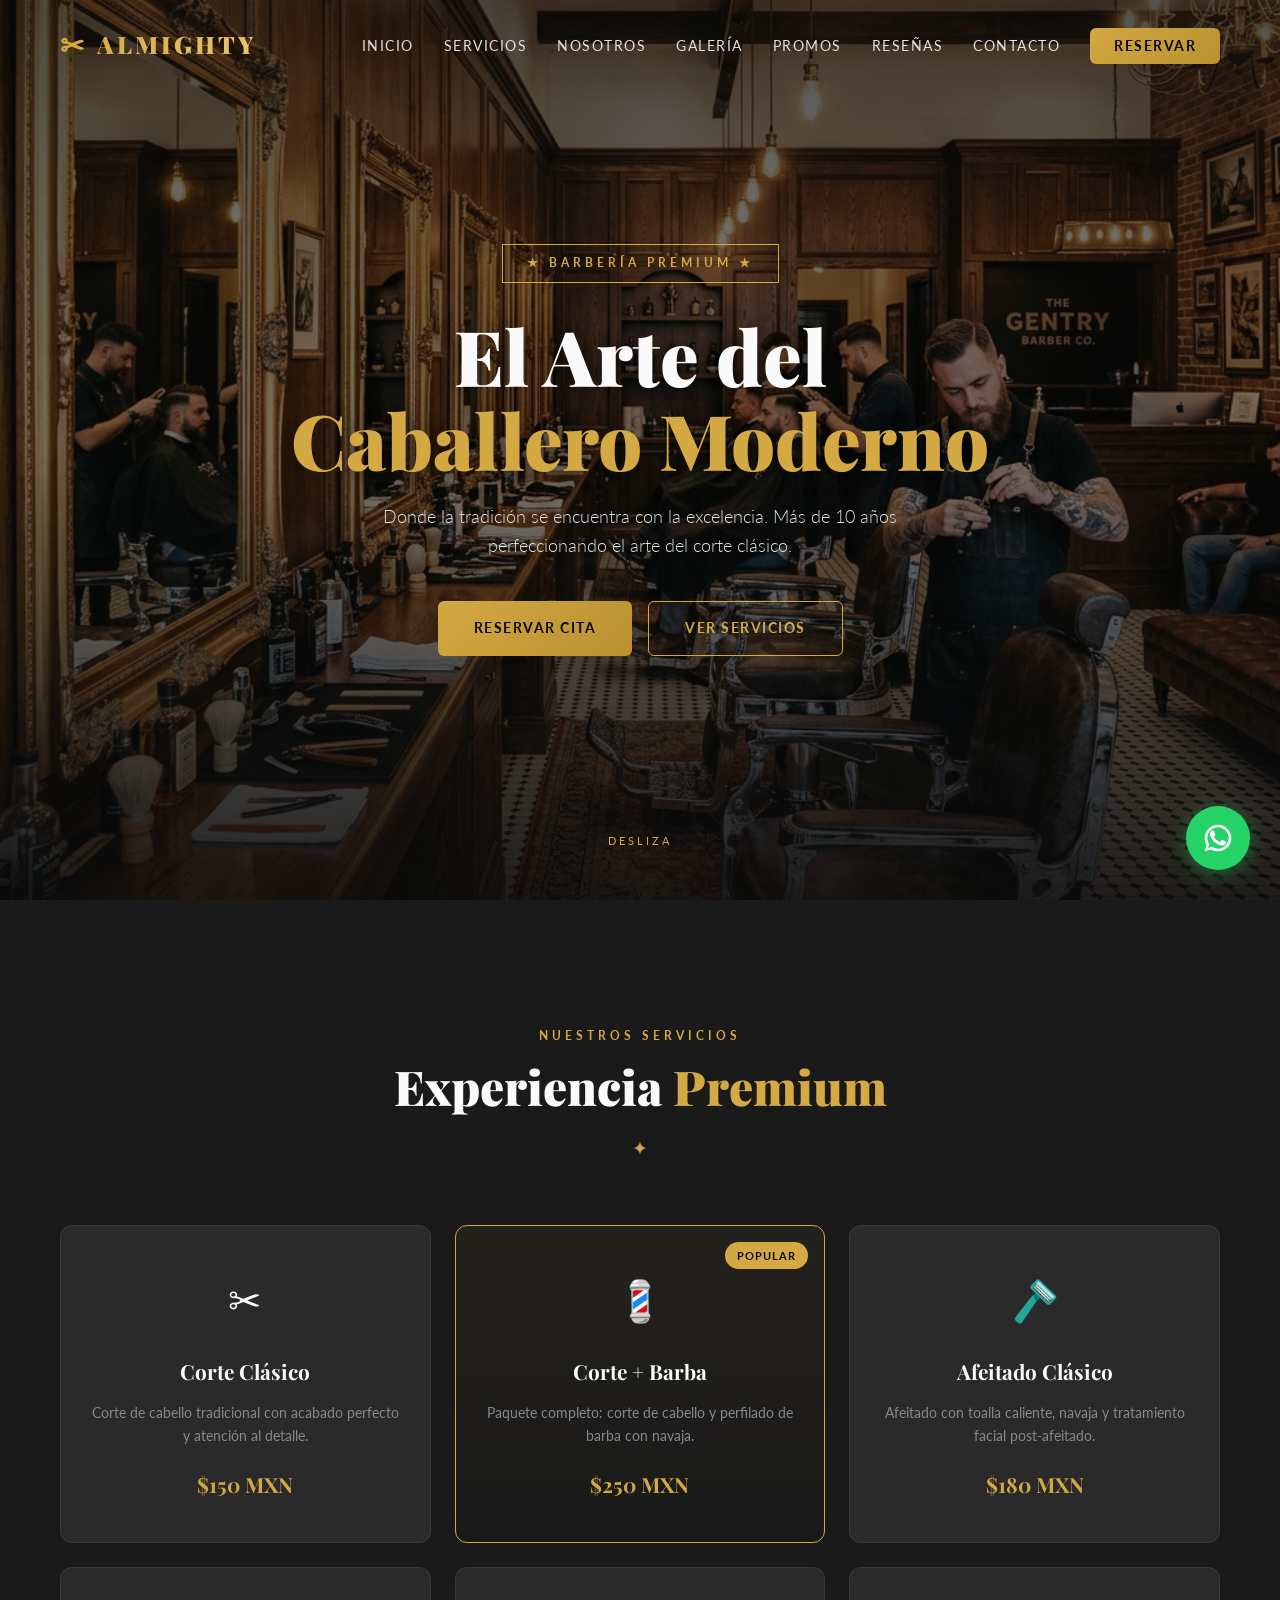
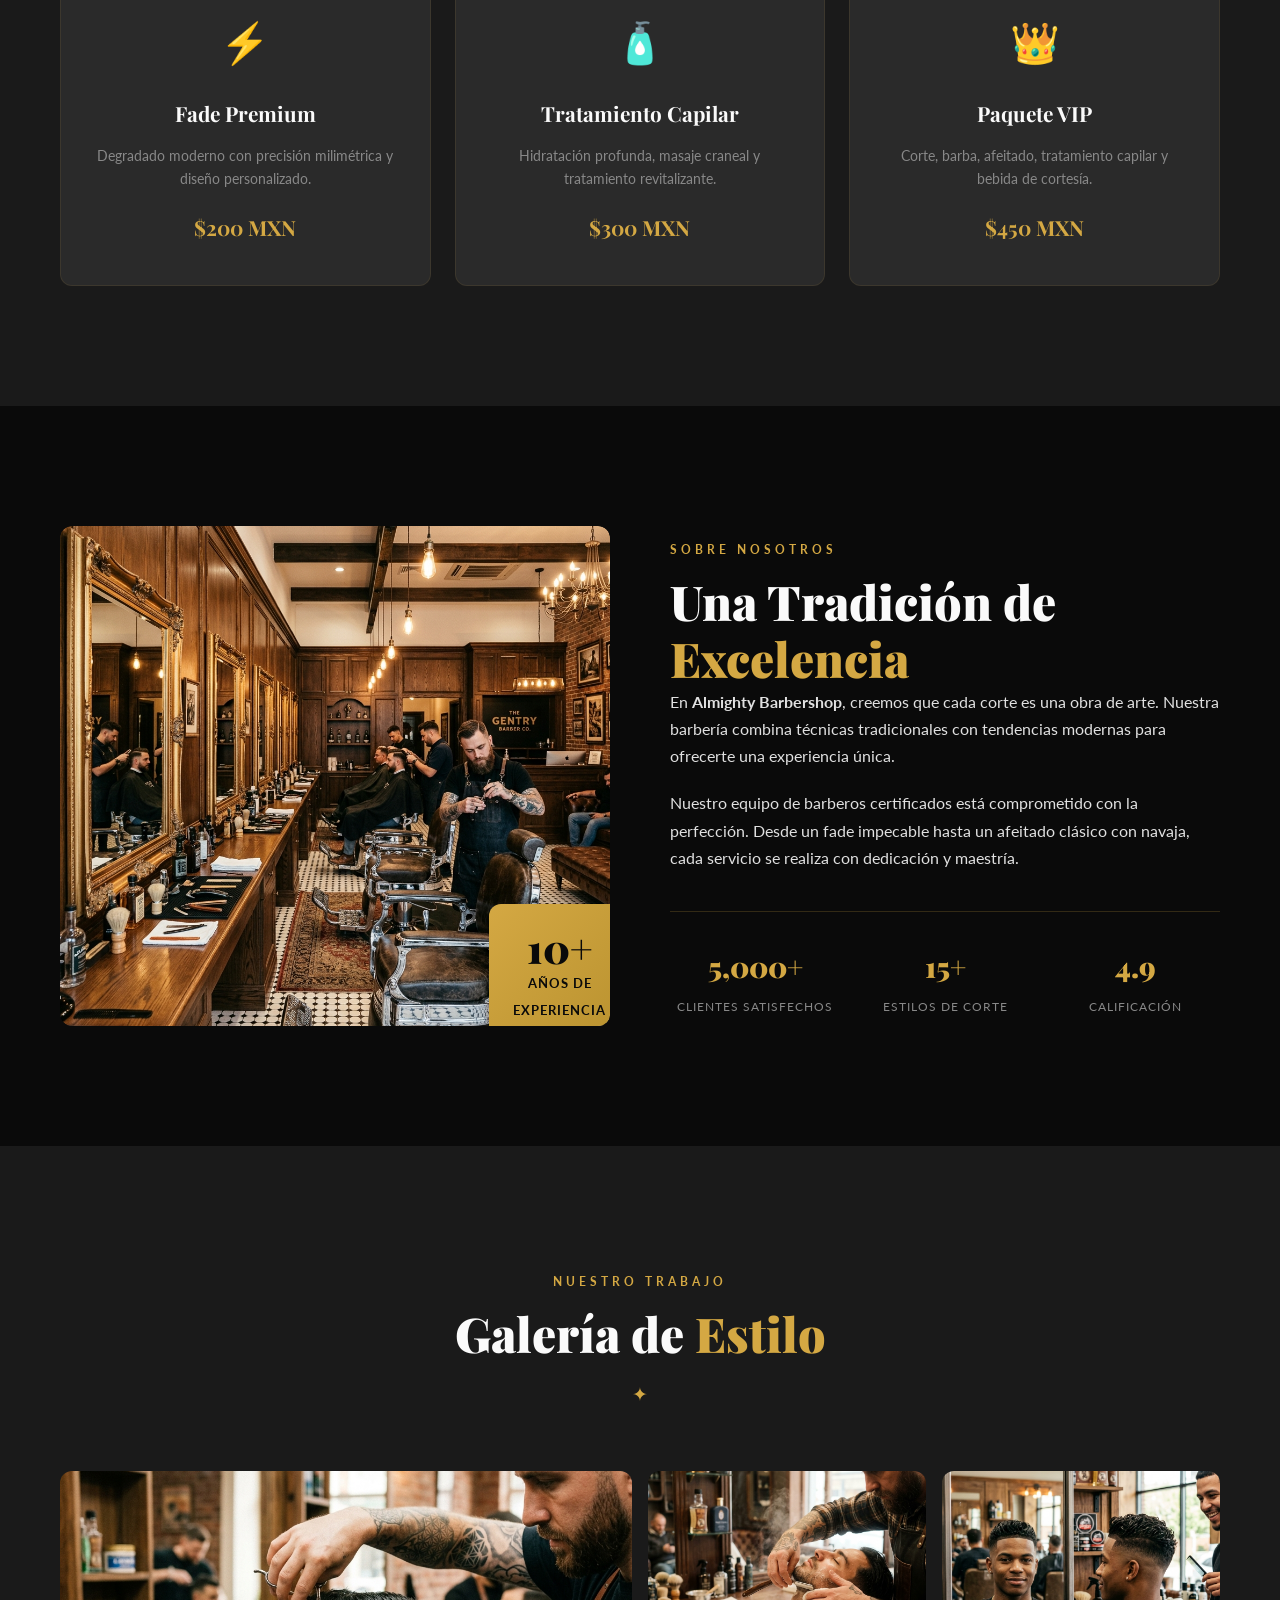
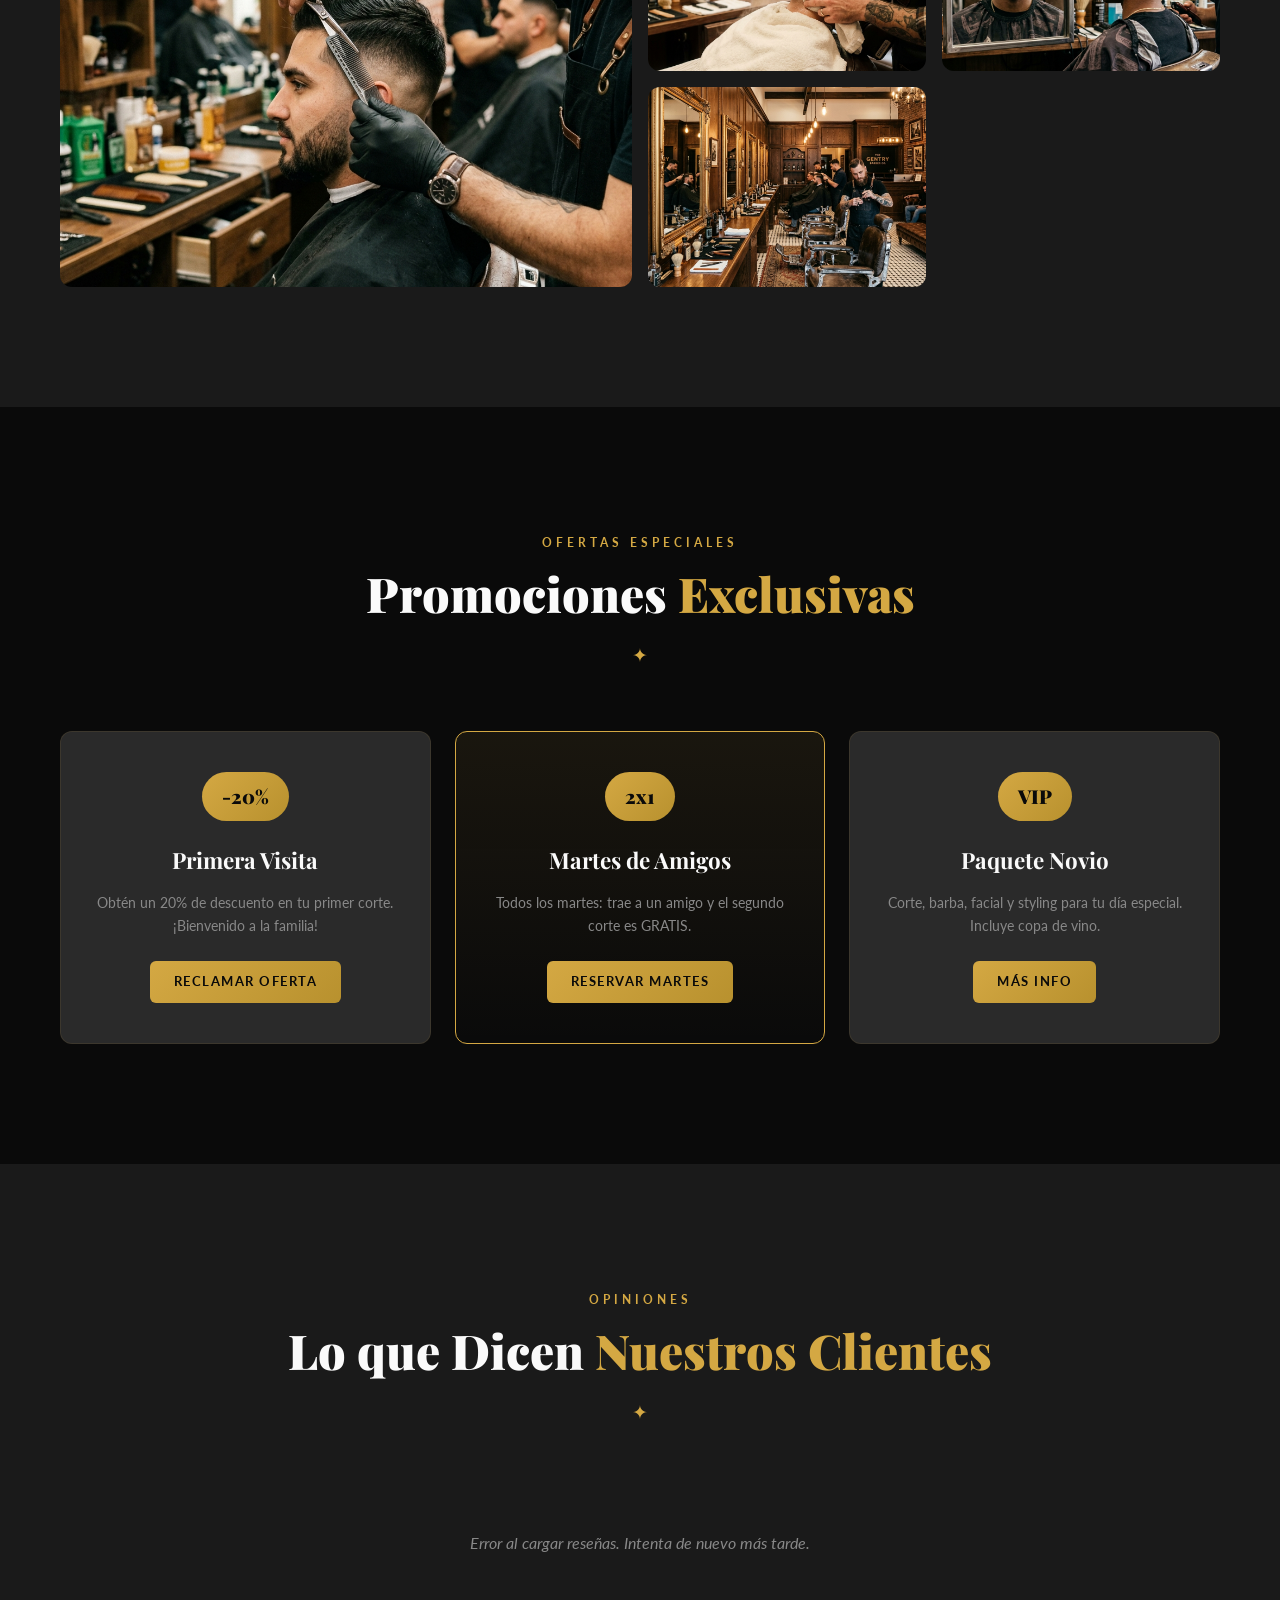
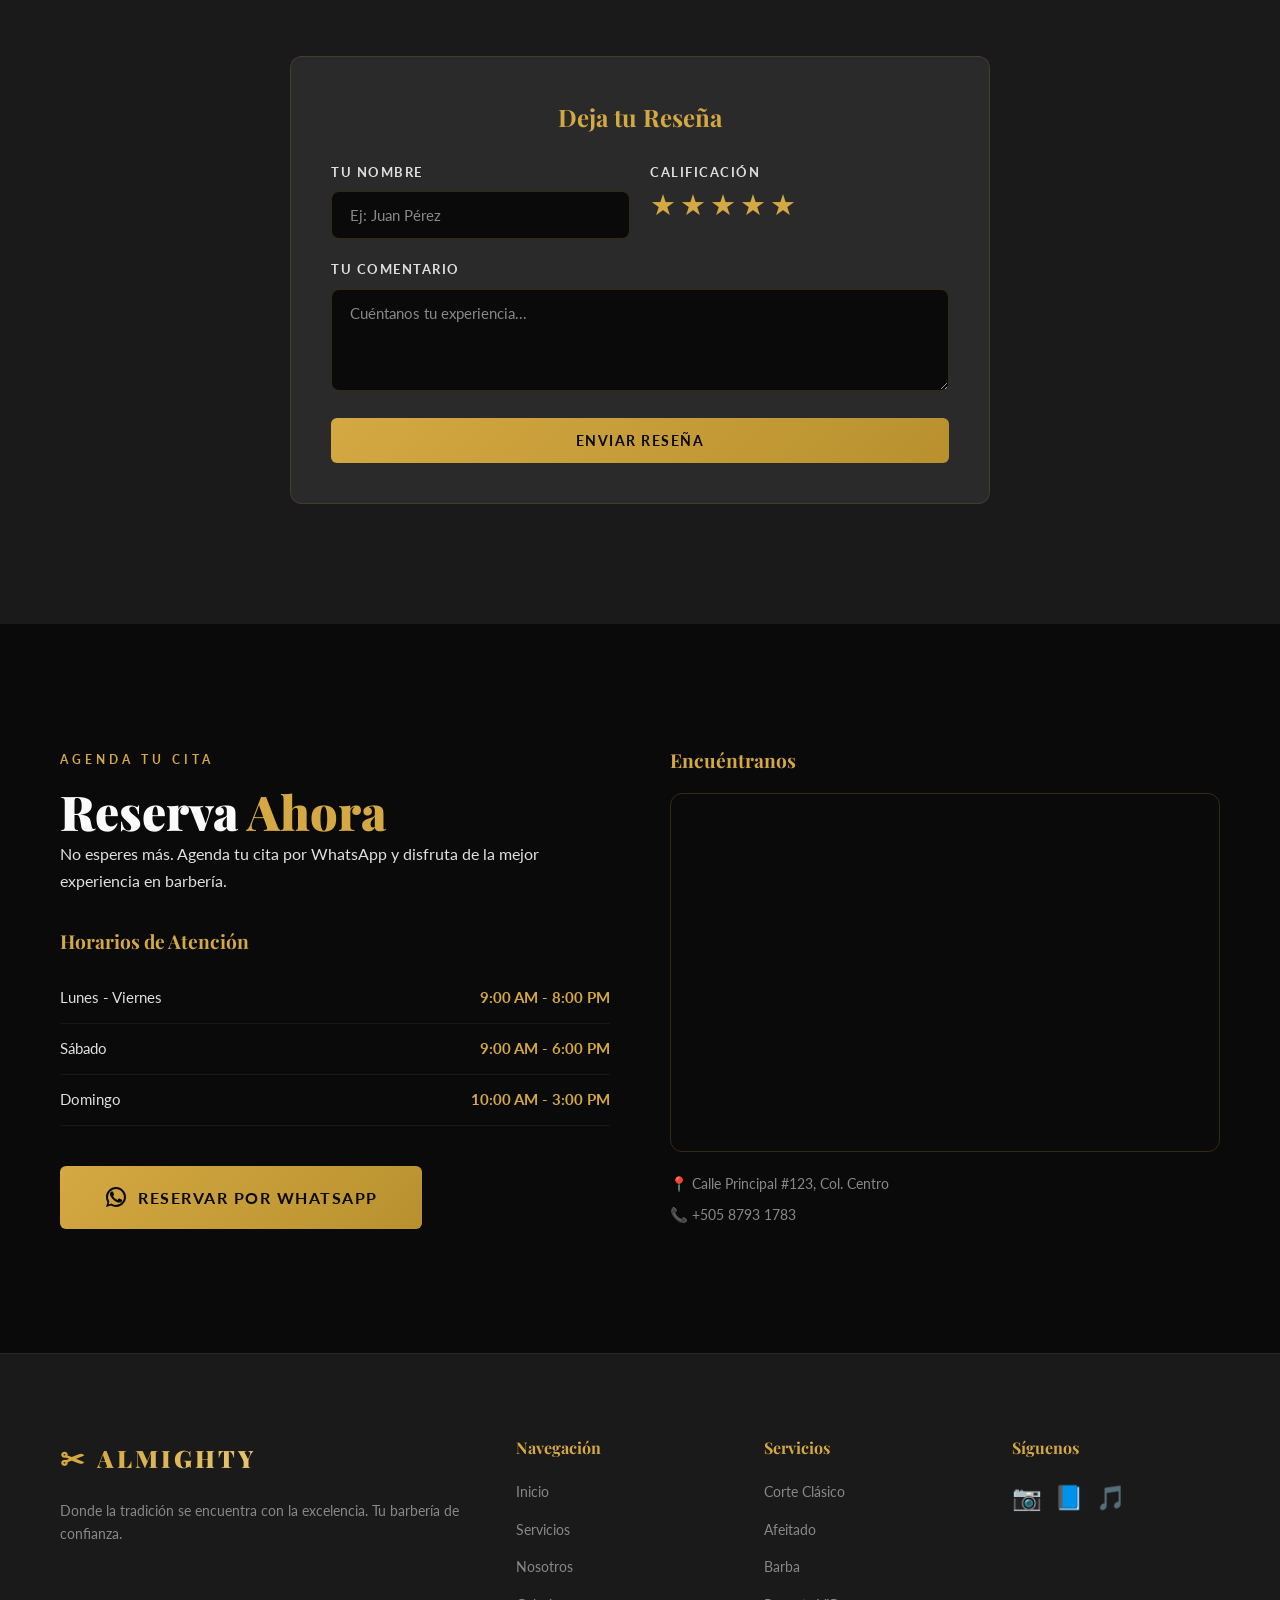
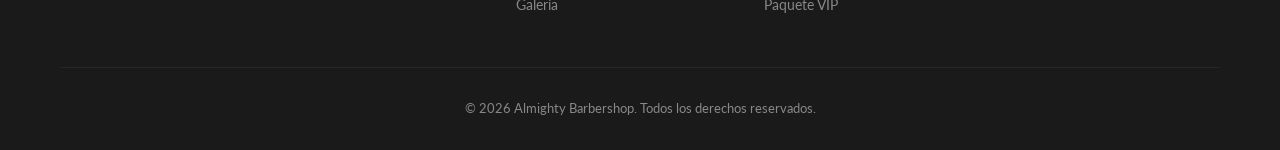
==== commit 48519e70: "indexacion" ====
--- a/propuesta1/index.html
+++ b/propuesta1/index.html
@@ -3,13 +3,33 @@
 <head>
     <meta charset="UTF-8">
     <meta name="viewport" content="width=device-width, initial-scale=1.0">
-    <meta name="description" content="Almighty Barbershop - La barbería clásica con estilo premium. Cortes de cabello, afeitados y grooming de lujo. Reserva tu cita ahora.">
-    <meta name="keywords" content="barbería, cortes de cabello, afeitado, grooming, barbershop, citas">
+    <meta name="description" content="Almighty Barbershop - La barbería clásica con estilo premium en Tipitapa. Cortes de cabello, afeitados y grooming de lujo. Reserva tu cita ahora.">
+    <meta name="keywords" content="barbería Tipitapa, cortes de cabello, afeitado, grooming, barbershop, citas">
     <meta name="author" content="Almighty Barbershop">
+    <meta name="robots" content="index, follow">
+    <link rel="canonical" href="https://proyecto-almighty.vercel.app/propuesta1/index.html">
     <meta property="og:title" content="Almighty Barbershop - Estilo Clásico Premium">
-    <meta property="og:description" content="Experimenta el arte del barbero. Cortes clásicos, afeitados premium y un ambiente de lujo.">
+    <meta property="og:description" content="Experimenta el arte del barbero en Tipitapa. Cortes clásicos, afeitados premium y un ambiente de lujo.">
     <meta property="og:type" content="website">
+    <meta property="og:url" content="https://proyecto-almighty.vercel.app/propuesta1/index.html">
+    <meta property="og:image" content="https://proyecto-almighty.vercel.app/assets/img/hero-classic.png">
+    <meta property="og:locale" content="es_NI">
     <title>Almighty Barbershop | Estilo Clásico & Elegante</title>
+    <script type="application/ld+json">
+    {
+      "@context": "https://schema.org",
+      "@type": "Barbershop",
+      "name": "Almighty Barbershop",
+      "image": "https://proyecto-almighty.vercel.app/assets/img/hero-classic.png",
+      "url": "https://proyecto-almighty.vercel.app/propuesta1/index.html",
+      "telephone": "+50587931783",
+      "address": {
+        "@type": "PostalAddress",
+        "addressLocality": "Tipitapa",
+        "addressCountry": "NI"
+      }
+    }
+    </script>
     <link rel="preconnect" href="https://fonts.googleapis.com">
     <link rel="preconnect" href="https://fonts.gstatic.com" crossorigin>
     <link href="https://fonts.googleapis.com/css2?family=Playfair+Display:ital,wght@0,400;0,700;0,900;1,400&family=Lato:wght@300;400;700&display=swap" rel="stylesheet">
@@ -190,19 +210,19 @@
                     <div class="promo-badge">-20%</div>
                     <h3>Primera Visita</h3>
                     <p>Obtén un 20% de descuento en tu primer corte. ¡Bienvenido a la familia!</p>
-                    <a href="https://wa.me/5211234567890?text=Hola,%20quiero%20agendar%20una%20cita%20con%20el%20descuento%20de%20primera%20visita" class="btn btn-gold btn-sm">Reclamar Oferta</a>
+                    <a href="https://wa.me/50587931783?text=Hola,%20quiero%20agendar%20una%20cita%20con%20el%20descuento%20de%20primera%20visita" class="btn btn-gold btn-sm">Reclamar Oferta</a>
                 </div>
                 <div class="promo-card highlight">
                     <div class="promo-badge">2x1</div>
                     <h3>Martes de Amigos</h3>
                     <p>Todos los martes: trae a un amigo y el segundo corte es GRATIS.</p>
-                    <a href="https://wa.me/5211234567890?text=Hola,%20quiero%20agendar%20para%20el%20martes%20de%20amigos" class="btn btn-gold btn-sm">Reservar Martes</a>
+                    <a href="https://wa.me/50587931783?text=Hola,%20quiero%20agendar%20para%20el%20martes%20de%20amigos" class="btn btn-gold btn-sm">Reservar Martes</a>
                 </div>
                 <div class="promo-card">
                     <div class="promo-badge">VIP</div>
                     <h3>Paquete Novio</h3>
                     <p>Corte, barba, facial y styling para tu día especial. Incluye copa de vino.</p>
-                    <a href="https://wa.me/5211234567890?text=Hola,%20quiero%20información%20del%20paquete%20novio" class="btn btn-gold btn-sm">Más Info</a>
+                    <a href="https://wa.me/50587931783?text=Hola,%20quiero%20información%20del%20paquete%20novio" class="btn btn-gold btn-sm">Más Info</a>
                 </div>
             </div>
         </div>
@@ -270,7 +290,7 @@
                     </ul>
                 </div>
 
-                <a href="https://wa.me/5211234567890?text=Hola,%20quiero%20agendar%20una%20cita" class="btn btn-gold btn-lg" id="btnReservar">
+                <a href="https://wa.me/50587931783?text=Hola,%20quiero%20agendar%20una%20cita" class="btn btn-gold btn-lg" id="btnReservar">
                     <svg width="24" height="24" viewBox="0 0 24 24" fill="currentColor"><path d="M17.472 14.382c-.297-.149-1.758-.867-2.03-.967-.273-.099-.471-.148-.67.15-.197.297-.767.966-.94 1.164-.173.199-.347.223-.644.075-.297-.15-1.255-.463-2.39-1.475-.883-.788-1.48-1.761-1.653-2.059-.173-.297-.018-.458.13-.606.134-.133.298-.347.446-.52.149-.174.198-.298.298-.497.099-.198.05-.371-.025-.52-.075-.149-.669-1.612-.916-2.207-.242-.579-.487-.5-.669-.51-.173-.008-.371-.01-.57-.01-.198 0-.52.074-.792.372-.272.297-1.04 1.016-1.04 2.479 0 1.462 1.065 2.875 1.213 3.074.149.198 2.096 3.2 5.077 4.487.709.306 1.262.489 1.694.625.712.227 1.36.195 1.871.118.571-.085 1.758-.719 2.006-1.413.248-.694.248-1.289.173-1.413-.074-.124-.272-.198-.57-.347z"/><path d="M12 2C6.477 2 2 6.477 2 12c0 1.89.525 3.66 1.438 5.168L2 22l4.832-1.438A9.955 9.955 0 0012 22c5.523 0 10-4.477 10-10S17.523 2 12 2zm0 18a8 8 0 01-4.29-1.243l-.307-.185-2.871.853.853-2.871-.185-.307A8 8 0 1112 20z"/></svg>
                     Reservar por WhatsApp
                 </a>
@@ -291,7 +311,7 @@
                 </div>
                 <div class="address">
                     <p>📍 Calle Principal #123, Col. Centro</p>
-                    <p>📞 (52) 1 123 456 7890</p>
+                    <p>📞 +505 8793 1783</p>
                 </div>
             </div>
         </div>
@@ -342,7 +362,7 @@
     </footer>
 
     <!-- ========== BOTÓN FLOTANTE DE WHATSAPP ========== -->
-    <a href="https://wa.me/5211234567890?text=Hola,%20quiero%20agendar%20una%20cita" 
+    <a href="https://wa.me/50587931783?text=Hola,%20quiero%20agendar%20una%20cita" 
        class="whatsapp-float" 
        target="_blank" 
        rel="noopener noreferrer"
